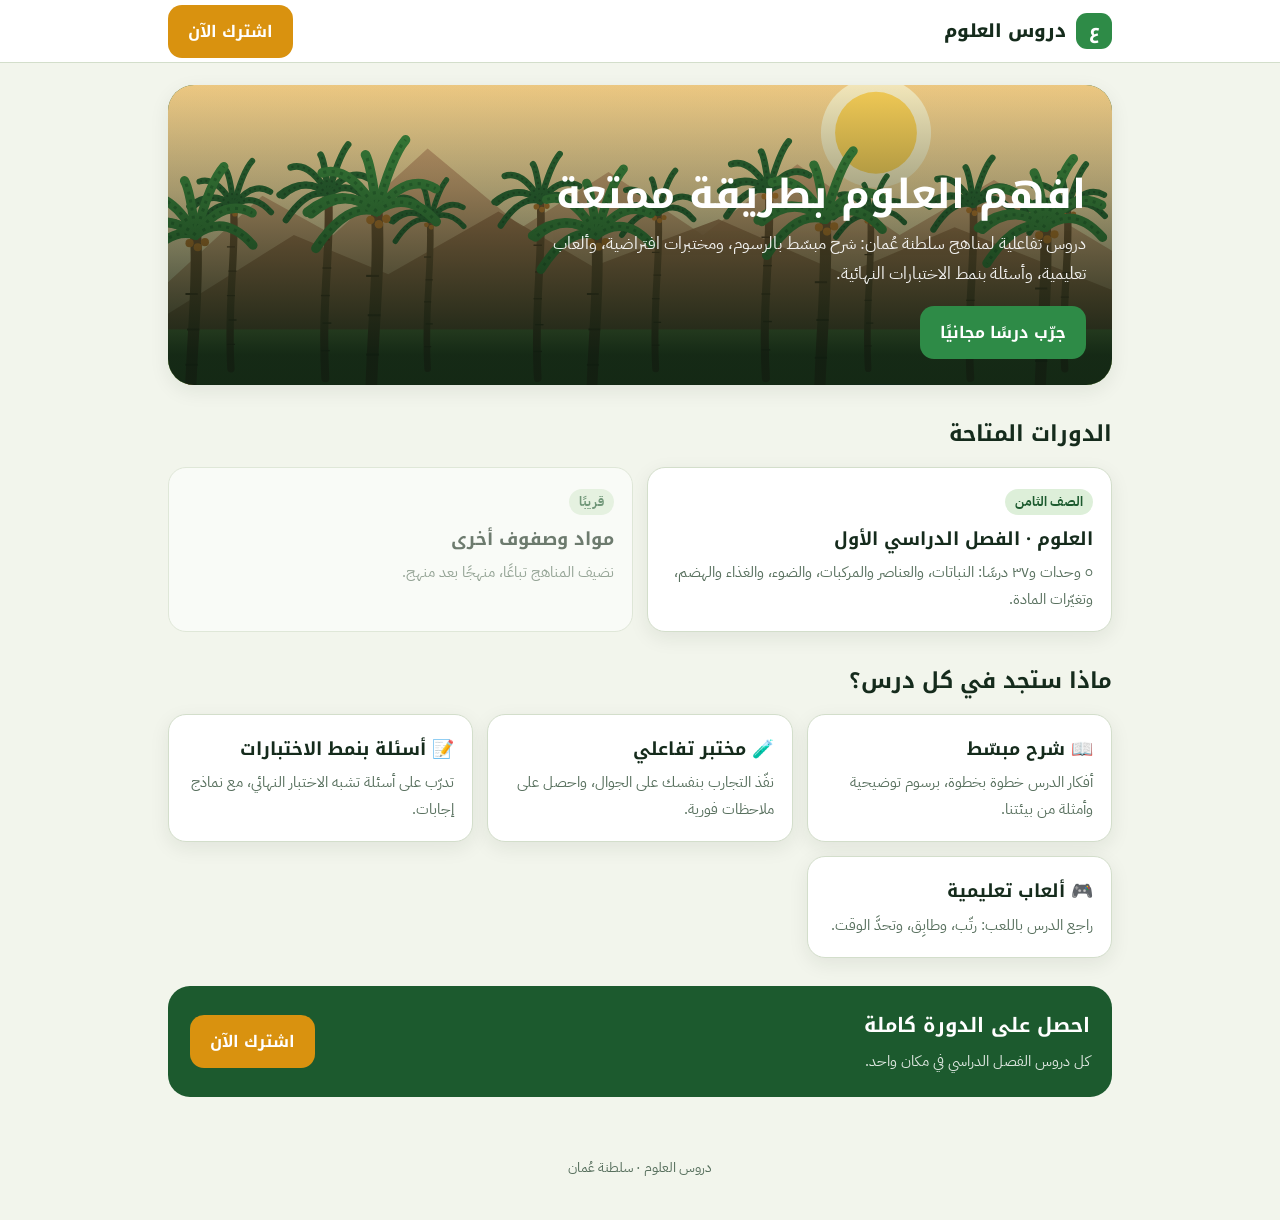
==== index.html @ 1bfbfc69 "إطلاق هيكل الموقع والدرس ١-١ التمثيل الضوئي - الصفحة الرئيسية وصفحة فصل العلوم للصف الثامن (٣٧ درسًا" ====
<!DOCTYPE html>
<html lang="ar" dir="rtl">
<head>
<meta charset="utf-8">
<meta name="viewport" content="width=device-width, initial-scale=1">
<title>دروس العلوم · سلطنة عُمان</title>
<meta name="description" content="دروس تفاعلية لمناهج سلطنة عُمان: شرح مبسّط، ومختبرات افتراضية، وألعاب، وأسئلة بنمط الاختبارات.">
<link rel="preconnect" href="https://fonts.googleapis.com">
<link rel="preconnect" href="https://fonts.gstatic.com" crossorigin>
<link rel="stylesheet" href="https://fonts.googleapis.com/css2?family=Noto+Kufi+Arabic:wght@500;700;800&family=IBM+Plex+Sans+Arabic:wght@400;500;600;700&display=swap">
<link rel="stylesheet" href="assets/site.css">
</head>
<body>
<header class="top"><div class="wrap">
  <a class="logo" href="./"><i>ع</i>دروس العلوم</a>
  <a class="btn sun" href="#payhip-link">اشترك الآن</a>
</div></header>

<main class="wrap">
  <section class="hero">
    <img src="grade-8/science/term-1/lesson-1-1/assets/oasis.svg" alt="">
    <div class="hero-in">
      <h1>افهم العلوم بطريقة ممتعة</h1>
      <p>دروس تفاعلية لمناهج سلطنة عُمان: شرح مبسّط بالرسوم، ومختبرات افتراضية، وألعاب تعليمية، وأسئلة بنمط الاختبارات النهائية.</p>
      <a class="btn" href="grade-8/science/term-1/lesson-1-1/">جرّب درسًا مجانيًا</a>
    </div>
  </section>

  <h2>الدورات المتاحة</h2>
  <div class="grid">
    <a class="card" href="grade-8/science/term-1/">
      <span class="tag">الصف الثامن</span>
      <h3>العلوم · الفصل الدراسي الأول</h3>
      <p>٥ وحدات و٣٧ درسًا: النباتات، والعناصر والمركبات، والضوء، والغذاء والهضم، وتغيّرات المادة.</p>
    </a>
    <div class="card soon">
      <span class="tag">قريبًا</span>
      <h3>مواد وصفوف أخرى</h3>
      <p>نضيف المناهج تباعًا، منهجًا بعد منهج.</p>
    </div>
  </div>

  <h2>ماذا ستجد في كل درس؟</h2>
  <div class="grid">
    <div class="card"><h3>📖 شرح مبسّط</h3><p>أفكار الدرس خطوة بخطوة، برسوم توضيحية وأمثلة من بيئتنا.</p></div>
    <div class="card"><h3>🧪 مختبر تفاعلي</h3><p>نفّذ التجارب بنفسك على الجوال، واحصل على ملاحظات فورية.</p></div>
    <div class="card"><h3>📝 أسئلة بنمط الاختبارات</h3><p>تدرّب على أسئلة تشبه الاختبار النهائي، مع نماذج إجابات.</p></div>
    <div class="card"><h3>🎮 ألعاب تعليمية</h3><p>راجع الدرس باللعب: رتّب، وطابِق، وتحدَّ الوقت.</p></div>
  </div>

  <div class="cta">
    <div><h3>احصل على الدورة كاملة</h3><p>كل دروس الفصل الدراسي في مكان واحد.</p></div>
    <a class="btn sun" href="#payhip-link">اشترك الآن</a>
  </div>
</main>
<footer class="foot">دروس العلوم · سلطنة عُمان</footer>
</body>
</html>
---- assets/site.css ----
/* تنسيق مشترك لصفحات الموقع (الرئيسية وصفحات الدورات) */
:root{
  --bg:#F2F5EC;--surface:#fff;--surface-2:#E7EEDF;--ink:#152B1C;--muted:#58705E;--line:#D3DECB;
  --leaf:#2E8B47;--leaf-deep:#1C5A2E;--leaf-soft:#DDEFD9;--sun:#D9920F;--sun-soft:#FBEFD2;
  --water:#2A74B5;--water-soft:#DCEAF6;--r:18px;--shadow:0 6px 20px rgba(21,43,28,.08);
  --f-display:"Noto Kufi Arabic","IBM Plex Sans Arabic",Tahoma,sans-serif;
  --f-body:"IBM Plex Sans Arabic",Tahoma,sans-serif;
}
*{box-sizing:border-box}
body{margin:0;background:var(--bg);color:var(--ink);font-family:var(--f-body);font-size:17px;line-height:1.8}
a{color:inherit}
.wrap{max-width:980px;margin-inline:auto;padding-inline:18px}
.top{background:var(--surface);border-bottom:1px solid var(--line);position:sticky;top:0;z-index:5}
.top .wrap{display:flex;align-items:center;justify-content:space-between;gap:12px;height:62px}
.logo{display:flex;align-items:center;gap:10px;text-decoration:none;font-family:var(--f-display);font-weight:800;font-size:18px}
.logo i{width:36px;height:36px;border-radius:11px;background:var(--leaf);display:grid;place-items:center;color:#fff;font-style:normal}
.btn{display:inline-flex;align-items:center;gap:8px;border:0;border-radius:14px;padding:11px 20px;font:700 16px var(--f-display);background:var(--leaf);color:#fff;text-decoration:none;cursor:pointer}
.btn.sun{background:var(--sun)}
.btn.ghost{background:transparent;color:var(--leaf);border:1.5px solid var(--leaf)}
.hero{margin:22px 0;border-radius:26px;overflow:hidden;position:relative;min-height:300px;display:flex;align-items:flex-end;box-shadow:var(--shadow);background:var(--leaf-deep)}
.hero img{position:absolute;inset:0;width:100%;height:100%;object-fit:cover}
.hero::after{content:"";position:absolute;inset:0;background:linear-gradient(0deg,rgba(8,26,14,.9) 10%,rgba(8,26,14,.35) 65%,rgba(8,26,14,.05))}
.hero-in{position:relative;z-index:1;color:#fff;padding:26px}
.hero h1{font-family:var(--f-display);font-size:clamp(26px,5vw,40px);line-height:1.4;margin:0 0 6px}
.hero p{margin:0 0 16px;opacity:.92;max-width:560px}
h2{font-family:var(--f-display);font-size:22px;margin:30px 0 12px}
.grid{display:grid;grid-template-columns:repeat(auto-fit,minmax(240px,1fr));gap:14px}
.card{background:var(--surface);border:1px solid var(--line);border-radius:var(--r);padding:18px;box-shadow:var(--shadow);text-decoration:none;display:block}
.card h3{font-family:var(--f-display);margin:0 0 4px;font-size:18px}
.card p{margin:0;color:var(--muted);font-size:15px}
.card.soon{opacity:.6;box-shadow:none}
.tag{display:inline-block;font-size:12.5px;font-weight:700;padding:2px 10px;border-radius:99px;background:var(--leaf-soft);color:var(--leaf-deep);margin-bottom:8px}
.tag.free{background:var(--sun-soft);color:#8a5a05}
.unit{background:var(--surface);border:1px solid var(--line);border-radius:var(--r);margin-bottom:14px;overflow:hidden}
.unit summary{cursor:pointer;padding:14px 18px;font-family:var(--f-display);font-weight:700;font-size:17px;background:var(--surface-2);list-style:none;display:flex;justify-content:space-between}
.unit summary::after{content:"＋";color:var(--muted)}
.unit[open] summary::after{content:"－"}
.unit ol{margin:0;padding:6px 0;list-style:none}
.unit li{display:flex;align-items:center;justify-content:space-between;gap:10px;padding:10px 18px;border-top:1px solid var(--line)}
.unit li:first-child{border-top:0}
.unit li .n{font-family:var(--f-display);color:var(--muted);margin-inline-end:10px;font-size:14px}
.unit li a{font-weight:700;color:var(--leaf);text-decoration:none}
.lock{font-size:13px;color:var(--muted)}
.cta{margin:28px 0;padding:22px;border-radius:22px;background:var(--leaf-deep);color:#fff;display:flex;flex-wrap:wrap;gap:14px;align-items:center;justify-content:space-between}
.cta h3{margin:0;font-family:var(--f-display)}
.cta p{margin:4px 0 0;opacity:.85;font-size:15px}
.foot{text-align:center;color:var(--muted);font-size:14px;padding:30px 0 40px}
.crumb{font-size:14px;color:var(--muted);margin-top:18px}
.crumb a{color:var(--leaf);text-decoration:none}
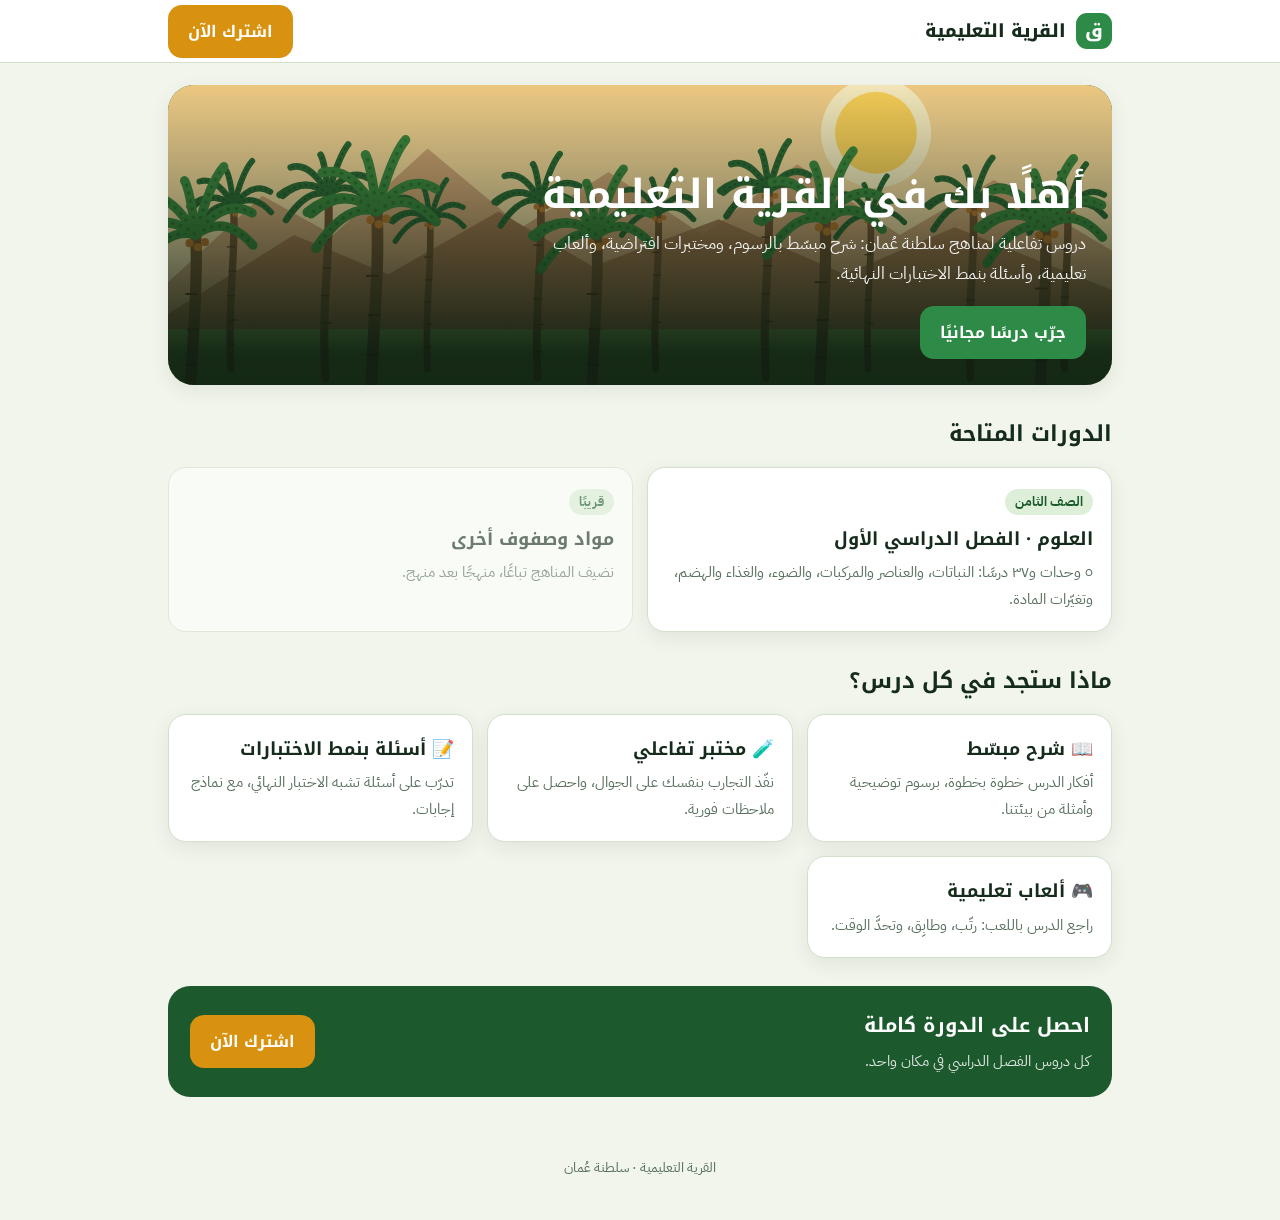
==== commit 454fe169: "تغيير اسم الموقع إلى «القرية التعليمية» Co-Authored-By: Claude Opus 5.5 <noreply@anthropic.com> Clau" ====
--- a/index.html
+++ b/index.html
@@ -3,7 +3,7 @@
 <head>
 <meta charset="utf-8">
 <meta name="viewport" content="width=device-width, initial-scale=1">
-<title>دروس العلوم · سلطنة عُمان</title>
+<title>القرية التعليمية · دروس تفاعلية لمناهج سلطنة عُمان</title>
 <meta name="description" content="دروس تفاعلية لمناهج سلطنة عُمان: شرح مبسّط، ومختبرات افتراضية، وألعاب، وأسئلة بنمط الاختبارات.">
 <link rel="preconnect" href="https://fonts.googleapis.com">
 <link rel="preconnect" href="https://fonts.gstatic.com" crossorigin>
@@ -12,7 +12,7 @@
 </head>
 <body>
 <header class="top"><div class="wrap">
-  <a class="logo" href="./"><i>ع</i>دروس العلوم</a>
+  <a class="logo" href="./"><i>ق</i>القرية التعليمية</a>
   <a class="btn sun" href="#payhip-link">اشترك الآن</a>
 </div></header>
 
@@ -20,7 +20,7 @@
   <section class="hero">
     <img src="grade-8/science/term-1/lesson-1-1/assets/oasis.svg" alt="">
     <div class="hero-in">
-      <h1>افهم العلوم بطريقة ممتعة</h1>
+      <h1>أهلًا بك في القرية التعليمية</h1>
       <p>دروس تفاعلية لمناهج سلطنة عُمان: شرح مبسّط بالرسوم، ومختبرات افتراضية، وألعاب تعليمية، وأسئلة بنمط الاختبارات النهائية.</p>
       <a class="btn" href="grade-8/science/term-1/lesson-1-1/">جرّب درسًا مجانيًا</a>
     </div>
@@ -53,6 +53,6 @@
     <a class="btn sun" href="#payhip-link">اشترك الآن</a>
   </div>
 </main>
-<footer class="foot">دروس العلوم · سلطنة عُمان</footer>
+<footer class="foot">القرية التعليمية · سلطنة عُمان</footer>
 </body>
 </html>
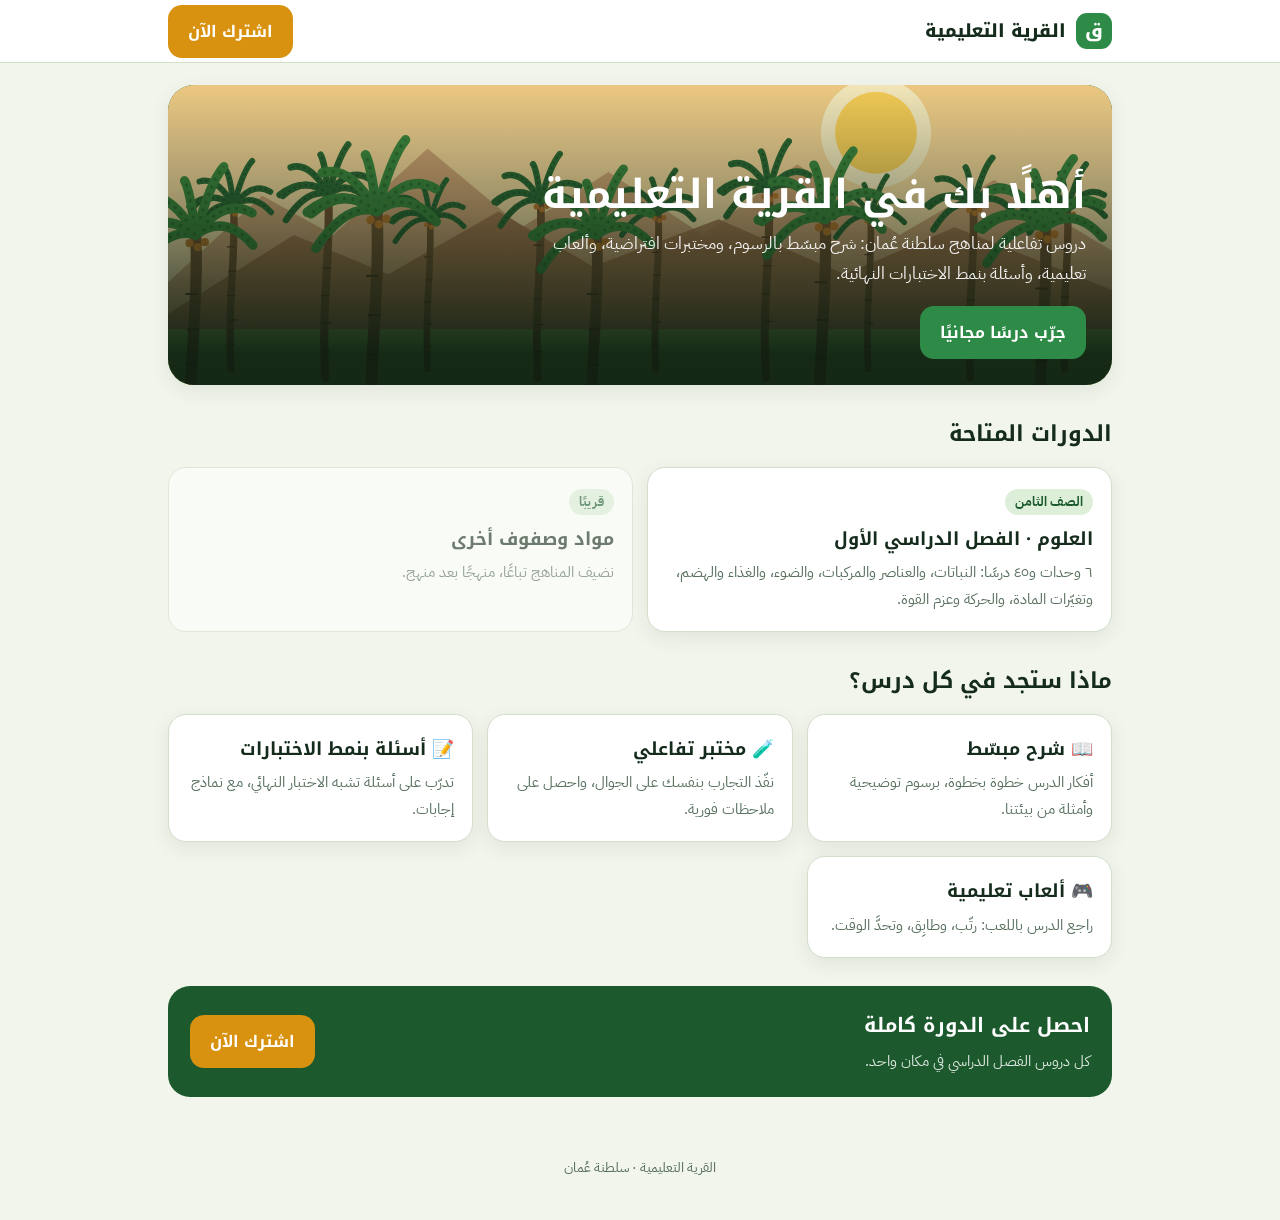
==== commit 308beaa6: "الوحدة السادسة في صفحة الفصل والصفحة الرئيسية (٦ وحدات و٤٥ درسًا)، وتحديث CLAUDE.md Co-Authored-By: " ====
--- a/index.html
+++ b/index.html
@@ -13,7 +13,7 @@
 <body>
 <header class="top"><div class="wrap">
   <a class="logo" href="./"><i>ق</i>القرية التعليمية</a>
-  <a class="btn sun" href="#payhip-link">اشترك الآن</a>
+  <a class="btn sun" href="#subscribe-link">اشترك الآن</a>
 </div></header>
 
 <main class="wrap">
@@ -31,7 +31,7 @@
     <a class="card" href="grade-8/science/term-1/">
       <span class="tag">الصف الثامن</span>
       <h3>العلوم · الفصل الدراسي الأول</h3>
-      <p>٥ وحدات و٣٧ درسًا: النباتات، والعناصر والمركبات، والضوء، والغذاء والهضم، وتغيّرات المادة.</p>
+      <p>٦ وحدات و٤٥ درسًا: النباتات، والعناصر والمركبات، والضوء، والغذاء والهضم، وتغيّرات المادة، والحركة وعزم القوة.</p>
     </a>
     <div class="card soon">
       <span class="tag">قريبًا</span>
@@ -50,7 +50,7 @@
 
   <div class="cta">
     <div><h3>احصل على الدورة كاملة</h3><p>كل دروس الفصل الدراسي في مكان واحد.</p></div>
-    <a class="btn sun" href="#payhip-link">اشترك الآن</a>
+    <a class="btn sun" href="#subscribe-link">اشترك الآن</a>
   </div>
 </main>
 <footer class="foot">القرية التعليمية · سلطنة عُمان</footer>
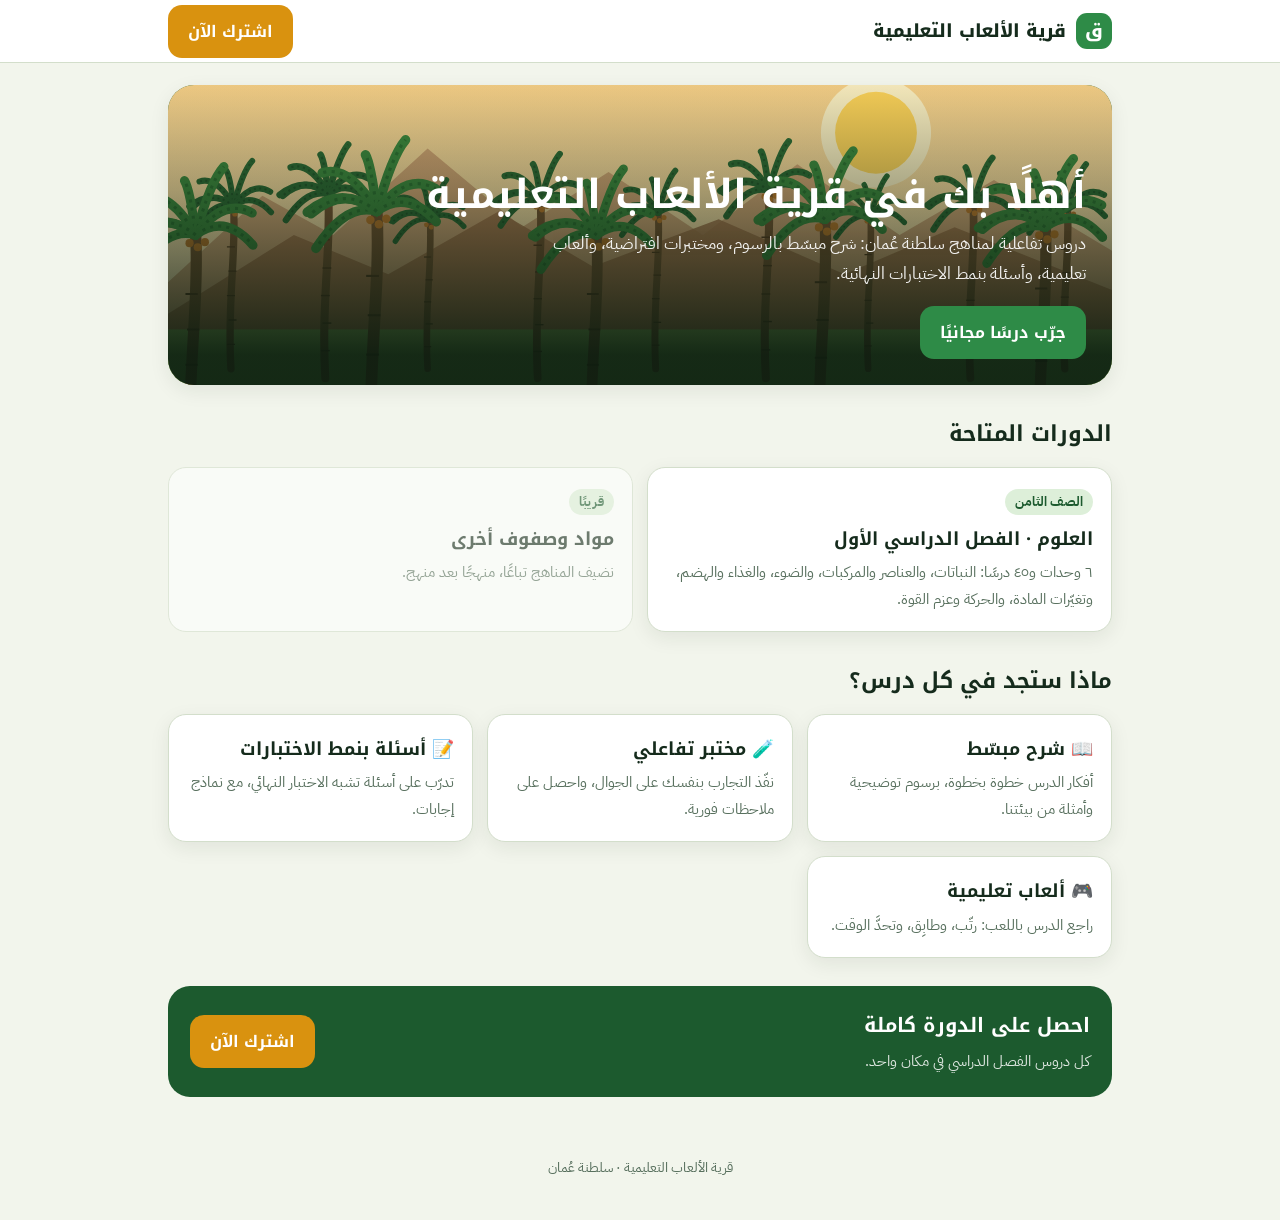
==== commit de4395c2: "الاسم الجديد «قرية الألعاب التعليمية»، وتسجيل قرارات شاشة الدخول والحساب والتأكيد بالواتساب Co-Autho" ====
--- a/index.html
+++ b/index.html
@@ -3,7 +3,7 @@
 <head>
 <meta charset="utf-8">
 <meta name="viewport" content="width=device-width, initial-scale=1">
-<title>القرية التعليمية · دروس تفاعلية لمناهج سلطنة عُمان</title>
+<title>قرية الألعاب التعليمية · دروس تفاعلية لمناهج سلطنة عُمان</title>
 <meta name="description" content="دروس تفاعلية لمناهج سلطنة عُمان: شرح مبسّط، ومختبرات افتراضية، وألعاب، وأسئلة بنمط الاختبارات.">
 <link rel="preconnect" href="https://fonts.googleapis.com">
 <link rel="preconnect" href="https://fonts.gstatic.com" crossorigin>
@@ -12,7 +12,7 @@
 </head>
 <body>
 <header class="top"><div class="wrap">
-  <a class="logo" href="./"><i>ق</i>القرية التعليمية</a>
+  <a class="logo" href="./"><i>ق</i>قرية الألعاب التعليمية</a>
   <a class="btn sun" href="#subscribe-link">اشترك الآن</a>
 </div></header>
 
@@ -20,7 +20,7 @@
   <section class="hero">
     <img src="grade-8/science/term-1/lesson-1-1/assets/oasis.svg" alt="">
     <div class="hero-in">
-      <h1>أهلًا بك في القرية التعليمية</h1>
+      <h1>أهلًا بك في قرية الألعاب التعليمية</h1>
       <p>دروس تفاعلية لمناهج سلطنة عُمان: شرح مبسّط بالرسوم، ومختبرات افتراضية، وألعاب تعليمية، وأسئلة بنمط الاختبارات النهائية.</p>
       <a class="btn" href="grade-8/science/term-1/lesson-1-1/">جرّب درسًا مجانيًا</a>
     </div>
@@ -53,6 +53,6 @@
     <a class="btn sun" href="#subscribe-link">اشترك الآن</a>
   </div>
 </main>
-<footer class="foot">القرية التعليمية · سلطنة عُمان</footer>
+<footer class="foot">قرية الألعاب التعليمية · سلطنة عُمان</footer>
 </body>
 </html>
--- a/assets/site.css
+++ b/assets/site.css
@@ -14,6 +14,7 @@
 .top .wrap{display:flex;align-items:center;justify-content:space-between;gap:12px;height:62px}
 .logo{display:flex;align-items:center;gap:10px;text-decoration:none;font-family:var(--f-display);font-weight:800;font-size:18px}
 .logo i{width:36px;height:36px;border-radius:11px;background:var(--leaf);display:grid;place-items:center;color:#fff;font-style:normal}
+@media (max-width:520px){.logo{font-size:15px;gap:8px}.logo i{width:32px;height:32px}}
 .btn{display:inline-flex;align-items:center;gap:8px;border:0;border-radius:14px;padding:11px 20px;font:700 16px var(--f-display);background:var(--leaf);color:#fff;text-decoration:none;cursor:pointer}
 .btn.sun{background:var(--sun)}
 .btn.ghost{background:transparent;color:var(--leaf);border:1.5px solid var(--leaf)}
